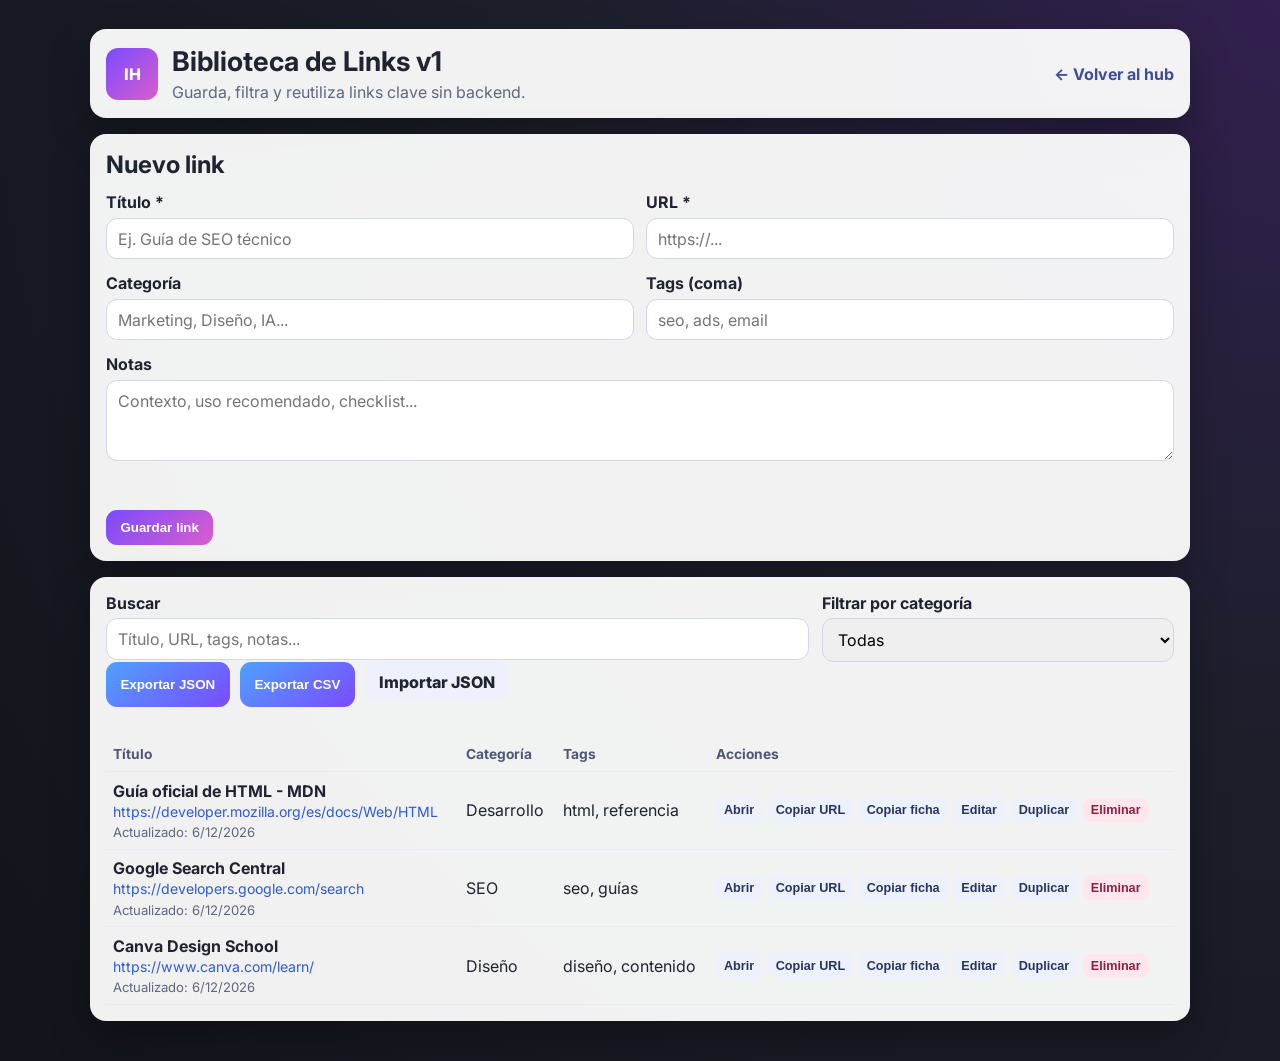
==== link-library/index.html @ a38c8e8e "feat: add Biblioteca de Links v1 tool and activate hub link" ====
<!DOCTYPE html>
<html lang="es">
<head>
  <meta charset="UTF-8" />
  <meta name="viewport" content="width=device-width, initial-scale=1.0" />
  <title>Infinity Hues Biblioteca de Links</title>
  <link rel="preconnect" href="https://fonts.googleapis.com" />
  <link rel="preconnect" href="https://fonts.gstatic.com" crossorigin />
  <link href="https://fonts.googleapis.com/css2?family=Inter:wght@400;500;600;700;800&display=swap" rel="stylesheet" />
  <link rel="stylesheet" href="styles.css" />
</head>
<body>
  <main class="app-shell">
    <header class="card app-header">
      <div class="brand-block">
        <div class="brand-logo" role="img" aria-label="IH">IH</div>
        <div>
          <h1>Biblioteca de Links v1</h1>
          <p>Guarda, filtra y reutiliza links clave sin backend.</p>
        </div>
      </div>
      <a class="hub-link" href="../">← Volver al hub</a>
    </header>

    <section class="card">
      <h2 id="form-title">Nuevo link</h2>
      <form id="link-form" novalidate>
        <input type="hidden" id="link-id" />
        <div class="grid two">
          <div>
            <label for="link-title">Título *</label>
            <input id="link-title" type="text" required maxlength="120" placeholder="Ej. Guía de SEO técnico" />
          </div>
          <div>
            <label for="link-url">URL *</label>
            <input id="link-url" type="url" required placeholder="https://..." />
          </div>
        </div>

        <div class="grid two">
          <div>
            <label for="link-category">Categoría</label>
            <input id="link-category" type="text" maxlength="50" placeholder="Marketing, Diseño, IA..." />
          </div>
          <div>
            <label for="link-tags">Tags (coma)</label>
            <input id="link-tags" type="text" maxlength="200" placeholder="seo, ads, email" />
          </div>
        </div>

        <div>
          <label for="link-notes">Notas</label>
          <textarea id="link-notes" rows="3" maxlength="500" placeholder="Contexto, uso recomendado, checklist..."></textarea>
        </div>

        <p id="form-feedback" class="feedback" role="alert" aria-live="polite"></p>

        <div class="actions-row">
          <button class="btn primary" type="submit" id="submit-btn">Guardar link</button>
          <button class="btn ghost" type="button" id="cancel-edit" hidden>Cancelar edición</button>
        </div>
      </form>
    </section>

    <section class="card">
      <div class="toolbar">
        <div class="search-wrap">
          <label for="search-input">Buscar</label>
          <input id="search-input" type="search" placeholder="Título, URL, tags, notas..." />
        </div>
        <div class="filter-wrap">
          <label for="category-filter">Filtrar por categoría</label>
          <select id="category-filter">
            <option value="">Todas</option>
          </select>
        </div>
      </div>

      <div class="actions-row wrap">
        <button class="btn secondary" id="export-json" type="button">Exportar JSON</button>
        <button class="btn secondary" id="export-csv" type="button">Exportar CSV</button>
        <label class="btn ghost file-btn" for="import-json">Importar JSON</label>
        <input id="import-json" type="file" accept="application/json,.json" hidden />
      </div>

      <p id="toolbar-feedback" class="feedback" aria-live="polite"></p>

      <div class="table-wrap">
        <table>
          <thead>
            <tr>
              <th>Título</th>
              <th>Categoría</th>
              <th>Tags</th>
              <th>Acciones</th>
            </tr>
          </thead>
          <tbody id="links-body"></tbody>
        </table>
      </div>

      <p id="empty-state" class="empty-state">No hay links que coincidan con tu búsqueda.</p>
    </section>
  </main>

  <script src="script.js"></script>
</body>
</html>
---- link-library/styles.css ----
:root {
  --bg: #11131b;
  --card: rgba(255, 255, 255, .94);
  --text: #202331;
  --muted: #5f6781;
  --purple: #7a4bff;
  --pink: #d95dcc;
  --blue: #4ea1ff;
  --red: #cb3f66;
}

* { box-sizing: border-box; }

body {
  margin: 0;
  min-height: 100vh;
  font-family: Inter, system-ui, -apple-system, BlinkMacSystemFont, "Segoe UI", sans-serif;
  color: #edf1ff;
  background: radial-gradient(circle at top right, #32204f 0%, #1c1f2a 45%, #12141b 100%);
}

.app-shell {
  width: min(1100px, 92vw);
  margin: 1.8rem auto 2.5rem;
  display: grid;
  gap: 1rem;
}

.card {
  background: var(--card);
  color: var(--text);
  border-radius: 1rem;
  padding: 1rem;
  box-shadow: 0 16px 40px rgba(0,0,0,.28);
}

.app-header {
  display: flex;
  justify-content: space-between;
  align-items: center;
  gap: 1rem;
}

.brand-block { display: flex; align-items: center; gap: .9rem; }
.brand-logo {
  width: 52px;
  height: 52px;
  border-radius: 12px;
  display: grid;
  place-items: center;
  font-weight: 800;
  color: white;
  background: linear-gradient(135deg, var(--purple), var(--pink));
}

h1, h2, p { margin: 0; }
h1 { font-size: clamp(1.2rem, 2.8vw, 1.7rem); }
.app-header p { color: var(--muted); margin-top: .28rem; }

.hub-link { color: #3c4f96; font-weight: 700; text-decoration: none; }
.hub-link:hover { text-decoration: underline; }

form { margin-top: .8rem; display: grid; gap: .85rem; }
.grid { display: grid; gap: .8rem; }
.grid.two { grid-template-columns: 1fr 1fr; }

label { display: block; font-weight: 700; margin-bottom: .35rem; }
input, select, textarea {
  width: 100%;
  font: inherit;
  border: 1px solid #d0d6eb;
  border-radius: .7rem;
  padding: .62rem .68rem;
}
textarea { resize: vertical; }
input:focus, select:focus, textarea:focus { outline: 2px solid #b9a7ff; outline-offset: 1px; }

.feedback {
  min-height: 1.2em;
  color: var(--muted);
  font-size: .92rem;
}
.feedback.error { color: var(--red); }

.actions-row {
  display: flex;
  gap: .65rem;
  flex-wrap: wrap;
}

.btn {
  border: 0;
  border-radius: .7rem;
  padding: .6rem .9rem;
  font-weight: 800;
  cursor: pointer;
}
.btn.primary { color: #fff; background: linear-gradient(135deg, var(--purple), var(--pink)); }
.btn.secondary { color: #fff; background: linear-gradient(140deg, var(--blue), var(--purple)); }
.btn.ghost { color: var(--text); background: #eef1fb; }
.file-btn { display: inline-flex; align-items: center; }

.toolbar {
  display: grid;
  grid-template-columns: 2fr 1fr;
  gap: .8rem;
}

.table-wrap { margin-top: .8rem; overflow-x: auto; }
table { width: 100%; border-collapse: collapse; min-width: 780px; }
th, td { text-align: left; padding: .55rem .45rem; border-bottom: 1px solid #e8ebf7; }
th { color: #4e5775; font-size: .86rem; }

.title-cell strong { display: block; }
.title-cell a { color: #2f5bd4; text-decoration: none; font-size: .88rem; }
.title-cell a:hover { text-decoration: underline; }
.meta { color: var(--muted); font-size: .82rem; margin-top: .2rem; }

.row-actions {
  display: flex;
  flex-wrap: wrap;
  gap: .35rem;
}
.row-actions button {
  border: 0;
  background: #edf1fc;
  color: #2a345d;
  border-radius: .55rem;
  padding: .34rem .5rem;
  cursor: pointer;
  font-size: .79rem;
  font-weight: 700;
}
.row-actions button.danger { background: #ffe5ec; color: #892144; }

.empty-state {
  margin-top: .8rem;
  color: var(--muted);
}

@media (max-width: 880px) {
  .grid.two,
  .toolbar { grid-template-columns: 1fr; }

  .app-header {
    align-items: flex-start;
    flex-direction: column;
  }
}
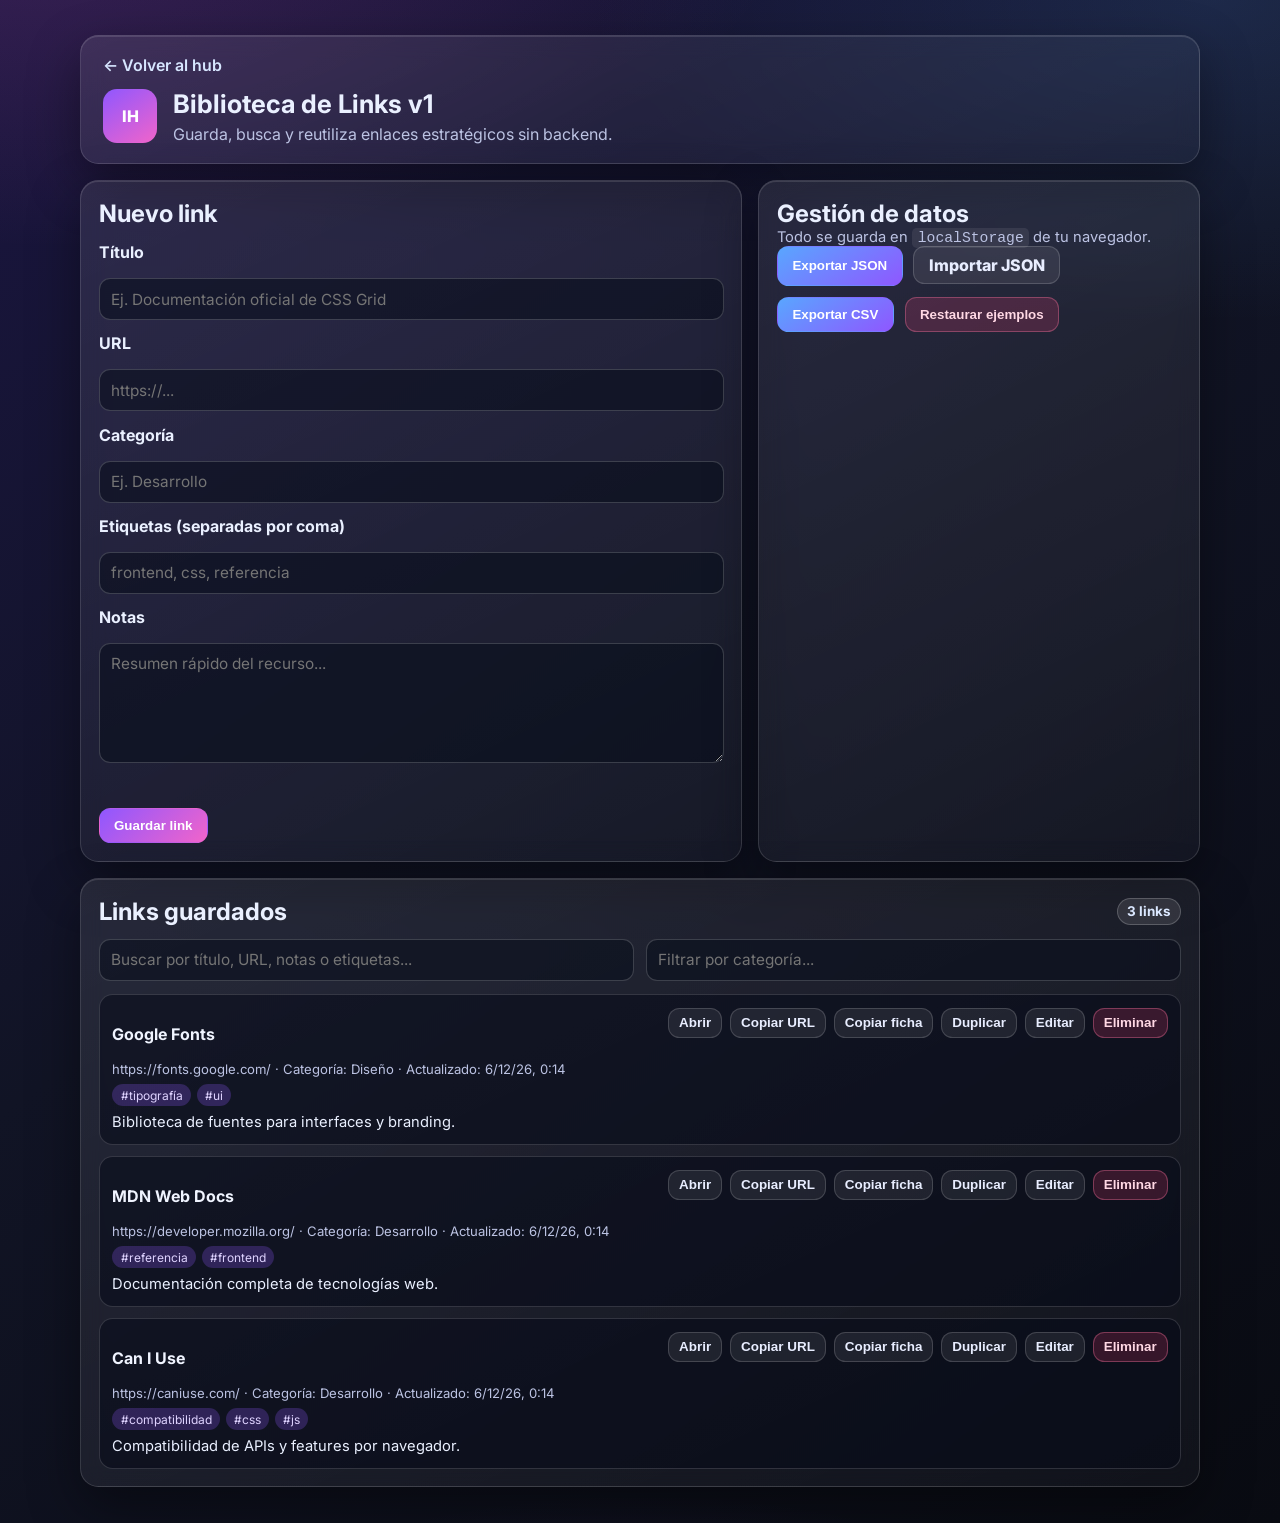
==== commit cce06259: "Recreate Link Library v1 and align active tools with hub" ====
--- a/link-library/index.html
+++ b/link-library/index.html
@@ -3,7 +3,7 @@
 <head>
   <meta charset="UTF-8" />
   <meta name="viewport" content="width=device-width, initial-scale=1.0" />
-  <title>Infinity Hues Biblioteca de Links</title>
+  <title>Infinity Hues Biblioteca de Links v1</title>
   <link rel="preconnect" href="https://fonts.googleapis.com" />
   <link rel="preconnect" href="https://fonts.gstatic.com" crossorigin />
   <link href="https://fonts.googleapis.com/css2?family=Inter:wght@400;500;600;700;800&display=swap" rel="stylesheet" />
@@ -12,94 +12,73 @@
 <body>
   <main class="app-shell">
     <header class="card app-header">
-      <div class="brand-block">
+      <a class="back-link" href="../">← Volver al hub</a>
+      <div class="brand-block" aria-label="Logo Infinity Hues">
         <div class="brand-logo" role="img" aria-label="IH">IH</div>
         <div>
           <h1>Biblioteca de Links v1</h1>
-          <p>Guarda, filtra y reutiliza links clave sin backend.</p>
+          <p>Guarda, busca y reutiliza enlaces estratégicos sin backend.</p>
         </div>
       </div>
-      <a class="hub-link" href="../">← Volver al hub</a>
     </header>
 
-    <section class="card">
-      <h2 id="form-title">Nuevo link</h2>
-      <form id="link-form" novalidate>
-        <input type="hidden" id="link-id" />
-        <div class="grid two">
-          <div>
-            <label for="link-title">Título *</label>
-            <input id="link-title" type="text" required maxlength="120" placeholder="Ej. Guía de SEO técnico" />
+    <section class="grid-top">
+      <article class="card">
+        <h2 id="form-title">Nuevo link</h2>
+        <form id="link-form" novalidate>
+          <input id="link-id" type="hidden" />
+
+          <label for="link-title">Título</label>
+          <input id="link-title" type="text" required placeholder="Ej. Documentación oficial de CSS Grid" />
+
+          <label for="link-url">URL</label>
+          <input id="link-url" type="url" required placeholder="https://..." />
+
+          <label for="link-category">Categoría</label>
+          <input id="link-category" type="text" placeholder="Ej. Desarrollo" />
+
+          <label for="link-tags">Etiquetas (separadas por coma)</label>
+          <input id="link-tags" type="text" placeholder="frontend, css, referencia" />
+
+          <label for="link-notes">Notas</label>
+          <textarea id="link-notes" rows="4" placeholder="Resumen rápido del recurso..."></textarea>
+
+          <p id="form-message" class="form-message" role="alert" aria-live="polite"></p>
+
+          <div class="actions-row">
+            <button type="submit" class="btn primary">Guardar link</button>
+            <button id="cancel-edit" type="button" class="btn ghost hidden">Cancelar edición</button>
           </div>
-          <div>
-            <label for="link-url">URL *</label>
-            <input id="link-url" type="url" required placeholder="https://..." />
-          </div>
+        </form>
+      </article>
+
+      <article class="card">
+        <h2>Gestión de datos</h2>
+        <p class="helper">Todo se guarda en <code>localStorage</code> de tu navegador.</p>
+        <div class="tool-actions">
+          <button id="export-json" type="button" class="btn secondary">Exportar JSON</button>
+          <label for="import-json" class="btn ghost label-btn">Importar JSON</label>
+          <input id="import-json" type="file" accept="application/json" />
+          <button id="export-csv" type="button" class="btn secondary">Exportar CSV</button>
+          <button id="reset-library" type="button" class="btn danger">Restaurar ejemplos</button>
         </div>
-
-        <div class="grid two">
-          <div>
-            <label for="link-category">Categoría</label>
-            <input id="link-category" type="text" maxlength="50" placeholder="Marketing, Diseño, IA..." />
-          </div>
-          <div>
-            <label for="link-tags">Tags (coma)</label>
-            <input id="link-tags" type="text" maxlength="200" placeholder="seo, ads, email" />
-          </div>
-        </div>
-
-        <div>
-          <label for="link-notes">Notas</label>
-          <textarea id="link-notes" rows="3" maxlength="500" placeholder="Contexto, uso recomendado, checklist..."></textarea>
-        </div>
-
-        <p id="form-feedback" class="feedback" role="alert" aria-live="polite"></p>
-
-        <div class="actions-row">
-          <button class="btn primary" type="submit" id="submit-btn">Guardar link</button>
-          <button class="btn ghost" type="button" id="cancel-edit" hidden>Cancelar edición</button>
-        </div>
-      </form>
+        <p id="import-message" class="helper" aria-live="polite"></p>
+      </article>
     </section>
 
     <section class="card">
-      <div class="toolbar">
-        <div class="search-wrap">
-          <label for="search-input">Buscar</label>
-          <input id="search-input" type="search" placeholder="Título, URL, tags, notas..." />
-        </div>
-        <div class="filter-wrap">
-          <label for="category-filter">Filtrar por categoría</label>
-          <select id="category-filter">
-            <option value="">Todas</option>
-          </select>
-        </div>
+      <div class="list-header">
+        <h2>Links guardados</h2>
+        <span id="link-count" class="count-chip">0 links</span>
       </div>
 
-      <div class="actions-row wrap">
-        <button class="btn secondary" id="export-json" type="button">Exportar JSON</button>
-        <button class="btn secondary" id="export-csv" type="button">Exportar CSV</button>
-        <label class="btn ghost file-btn" for="import-json">Importar JSON</label>
-        <input id="import-json" type="file" accept="application/json,.json" hidden />
+      <div class="filters">
+        <input id="search-input" type="search" placeholder="Buscar por título, URL, notas o etiquetas..." />
+        <input id="category-filter" type="search" placeholder="Filtrar por categoría..." />
       </div>
 
-      <p id="toolbar-feedback" class="feedback" aria-live="polite"></p>
-
-      <div class="table-wrap">
-        <table>
-          <thead>
-            <tr>
-              <th>Título</th>
-              <th>Categoría</th>
-              <th>Tags</th>
-              <th>Acciones</th>
-            </tr>
-          </thead>
-          <tbody id="links-body"></tbody>
-        </table>
-      </div>
-
-      <p id="empty-state" class="empty-state">No hay links que coincidan con tu búsqueda.</p>
+      <ul id="link-list" class="link-list"></ul>
+      <p id="empty-state" class="helper empty">No hay links todavía.</p>
     </section>
   </main>
 
--- a/link-library/styles.css
+++ b/link-library/styles.css
@@ -1,12 +1,16 @@
 :root {
-  --bg: #11131b;
-  --card: rgba(255, 255, 255, .94);
-  --text: #202331;
-  --muted: #5f6781;
-  --purple: #7a4bff;
-  --pink: #d95dcc;
-  --blue: #4ea1ff;
-  --red: #cb3f66;
+  --bg-1: #090b12;
+  --bg-2: #111425;
+  --bg-3: #1a1540;
+  --text: #f6f7ff;
+  --muted: #bcc3e3;
+  --card-text: #eaf0ff;
+  --purple: #8f57ff;
+  --pink: #f164ca;
+  --blue: #59a6ff;
+  --green: #2ed19a;
+  --red: #ff6f9c;
+  --border: rgba(255, 255, 255, 0.14);
 }
 
 * { box-sizing: border-box; }
@@ -15,135 +19,249 @@
   margin: 0;
   min-height: 100vh;
   font-family: Inter, system-ui, -apple-system, BlinkMacSystemFont, "Segoe UI", sans-serif;
-  color: #edf1ff;
-  background: radial-gradient(circle at top right, #32204f 0%, #1c1f2a 45%, #12141b 100%);
+  color: var(--text);
+  background:
+    radial-gradient(80rem 40rem at 5% -8%, rgba(241, 100, 202, 0.16), transparent 58%),
+    radial-gradient(70rem 36rem at 95% 0%, rgba(89, 166, 255, 0.14), transparent 56%),
+    radial-gradient(65rem 36rem at 50% 120%, rgba(143, 87, 255, 0.18), transparent 58%),
+    linear-gradient(145deg, var(--bg-3), var(--bg-2) 46%, var(--bg-1));
+  padding: clamp(1rem, 3vw, 2.2rem);
 }
 
 .app-shell {
-  width: min(1100px, 92vw);
-  margin: 1.8rem auto 2.5rem;
+  width: min(1120px, 100%);
+  margin: 0 auto;
   display: grid;
   gap: 1rem;
 }
 
 .card {
-  background: var(--card);
-  color: var(--text);
-  border-radius: 1rem;
-  padding: 1rem;
-  box-shadow: 0 16px 40px rgba(0,0,0,.28);
-}
-
-.app-header {
-  display: flex;
-  justify-content: space-between;
-  align-items: center;
-  gap: 1rem;
-}
-
-.brand-block { display: flex; align-items: center; gap: .9rem; }
+  color: var(--card-text);
+  border-radius: 1.15rem;
+  padding: 1.1rem;
+  border: 1px solid var(--border);
+  background: linear-gradient(155deg, rgba(255,255,255,.09), rgba(255,255,255,.03));
+  backdrop-filter: blur(12px);
+  box-shadow: 0 20px 52px rgba(0, 0, 0, .4), inset 0 1px 0 rgba(255,255,255,.12);
+}
+
+.app-header { padding: 1.2rem 1.4rem; }
+.back-link {
+  display: inline-flex;
+  margin-bottom: .8rem;
+  color: #d7e6ff;
+  text-decoration: none;
+  font-weight: 600;
+}
+.back-link:hover { color: #ffffff; }
+
+.brand-block { display: flex; align-items: center; gap: 1rem; }
 .brand-logo {
-  width: 52px;
-  height: 52px;
-  border-radius: 12px;
+  width: 54px;
+  height: 54px;
+  border-radius: 14px;
   display: grid;
   place-items: center;
   font-weight: 800;
   color: white;
-  background: linear-gradient(135deg, var(--purple), var(--pink));
+  background: linear-gradient(145deg, var(--purple), var(--pink));
 }
 
 h1, h2, p { margin: 0; }
-h1 { font-size: clamp(1.2rem, 2.8vw, 1.7rem); }
-.app-header p { color: var(--muted); margin-top: .28rem; }
-
-.hub-link { color: #3c4f96; font-weight: 700; text-decoration: none; }
-.hub-link:hover { text-decoration: underline; }
-
-form { margin-top: .8rem; display: grid; gap: .85rem; }
-.grid { display: grid; gap: .8rem; }
-.grid.two { grid-template-columns: 1fr 1fr; }
-
-label { display: block; font-weight: 700; margin-bottom: .35rem; }
-input, select, textarea {
+h1 { font-size: clamp(1.2rem, 2.4vw, 1.6rem); }
+.app-header p { color: var(--muted); margin-top: .3rem; }
+
+.grid-top {
+  display: grid;
+  grid-template-columns: 1.2fr .8fr;
+  gap: 1rem;
+}
+
+form {
+  margin-top: .9rem;
+  display: grid;
+  gap: .82rem;
+}
+
+label {
+  display: block;
+  font-weight: 700;
+  margin-bottom: .18rem;
+}
+
+input,
+textarea {
   width: 100%;
-  font: inherit;
-  border: 1px solid #d0d6eb;
+  border: 1px solid rgba(255,255,255,.18);
   border-radius: .7rem;
-  padding: .62rem .68rem;
-}
-textarea { resize: vertical; }
-input:focus, select:focus, textarea:focus { outline: 2px solid #b9a7ff; outline-offset: 1px; }
-
-.feedback {
-  min-height: 1.2em;
+  padding: .66rem .72rem;
+  font-size: .96rem;
+  font-family: inherit;
+  color: var(--text);
+  background: rgba(10, 14, 28, .58);
+}
+
+textarea { resize: vertical; min-height: 120px; }
+
+input:focus,
+textarea:focus {
+  outline: 2px solid rgba(143, 87, 255, .75);
+  outline-offset: 1px;
+}
+
+.btn {
+  border: 1px solid transparent;
+  border-radius: .72rem;
+  padding: .62rem .9rem;
+  font-weight: 800;
+  cursor: pointer;
+  text-decoration: none;
+  display: inline-flex;
+  justify-content: center;
+  align-items: center;
+  line-height: 1;
+}
+
+.btn.primary { color: white; background: linear-gradient(135deg, var(--purple), var(--pink)); }
+.btn.secondary { color: white; background: linear-gradient(145deg, var(--blue), var(--purple)); }
+.btn.ghost { color: #e8edff; background: rgba(255,255,255,.08); border-color: rgba(255,255,255,.16); }
+.btn.danger { color: #ffd8e4; background: rgba(255, 61, 123, .18); border-color: rgba(255,120,162,.36); }
+
+.hidden { display: none; }
+
+.actions-row,
+.tool-actions {
+  display: flex;
+  gap: .68rem;
+  flex-wrap: wrap;
+}
+
+.helper {
   color: var(--muted);
   font-size: .92rem;
 }
-.feedback.error { color: var(--red); }
-
-.actions-row {
-  display: flex;
-  gap: .65rem;
-  flex-wrap: wrap;
-}
-
-.btn {
-  border: 0;
-  border-radius: .7rem;
-  padding: .6rem .9rem;
-  font-weight: 800;
-  cursor: pointer;
-}
-.btn.primary { color: #fff; background: linear-gradient(135deg, var(--purple), var(--pink)); }
-.btn.secondary { color: #fff; background: linear-gradient(140deg, var(--blue), var(--purple)); }
-.btn.ghost { color: var(--text); background: #eef1fb; }
-.file-btn { display: inline-flex; align-items: center; }
-
-.toolbar {
-  display: grid;
-  grid-template-columns: 2fr 1fr;
+
+code {
+  background: rgba(255,255,255,.08);
+  padding: .12rem .36rem;
+  border-radius: .3rem;
+}
+
+.form-message {
+  min-height: 1.2em;
+  font-weight: 600;
+  color: var(--muted);
+}
+
+.form-message.error { color: var(--red); }
+.form-message.success { color: var(--green); }
+
+#import-json { display: none; }
+.label-btn { user-select: none; }
+
+.list-header {
+  display: flex;
+  align-items: center;
+  justify-content: space-between;
   gap: .8rem;
 }
 
-.table-wrap { margin-top: .8rem; overflow-x: auto; }
-table { width: 100%; border-collapse: collapse; min-width: 780px; }
-th, td { text-align: left; padding: .55rem .45rem; border-bottom: 1px solid #e8ebf7; }
-th { color: #4e5775; font-size: .86rem; }
-
-.title-cell strong { display: block; }
-.title-cell a { color: #2f5bd4; text-decoration: none; font-size: .88rem; }
-.title-cell a:hover { text-decoration: underline; }
-.meta { color: var(--muted); font-size: .82rem; margin-top: .2rem; }
-
-.row-actions {
+.count-chip {
+  border-radius: 999px;
+  background: rgba(255,255,255,.1);
+  color: #dbe8ff;
+  font-size: .84rem;
+  padding: .28rem .58rem;
+  font-weight: 700;
+  border: 1px solid rgba(255,255,255,.2);
+}
+
+.filters {
+  margin-top: .82rem;
+  display: grid;
+  grid-template-columns: 1fr 1fr;
+  gap: .7rem;
+}
+
+.link-list {
+  list-style: none;
+  margin: .85rem 0 0;
+  padding: 0;
+  display: grid;
+  gap: .72rem;
+}
+
+.link-item {
+  border: 1px solid rgba(255,255,255,.15);
+  border-radius: .85rem;
+  padding: .8rem;
+  background: rgba(7, 10, 24, .55);
+  display: grid;
+  gap: .46rem;
+}
+
+.link-top {
+  display: flex;
+  justify-content: space-between;
+  align-items: start;
+  gap: .7rem;
+}
+
+.link-title {
+  font-size: 1rem;
+  line-height: 1.3;
+}
+
+.link-title a {
+  color: #f0f4ff;
+  text-decoration: none;
+}
+
+.link-title a:hover {
+  color: #b8ddff;
+  text-decoration: underline;
+}
+
+.link-meta {
+  color: var(--muted);
+  font-size: .82rem;
+}
+
+.link-tags {
   display: flex;
   flex-wrap: wrap;
   gap: .35rem;
 }
-.row-actions button {
-  border: 0;
-  background: #edf1fc;
-  color: #2a345d;
-  border-radius: .55rem;
-  padding: .34rem .5rem;
-  cursor: pointer;
-  font-size: .79rem;
-  font-weight: 700;
-}
-.row-actions button.danger { background: #ffe5ec; color: #892144; }
-
-.empty-state {
-  margin-top: .8rem;
-  color: var(--muted);
-}
-
-@media (max-width: 880px) {
-  .grid.two,
-  .toolbar { grid-template-columns: 1fr; }
-
-  .app-header {
-    align-items: flex-start;
-    flex-direction: column;
-  }
-}
+
+.tag {
+  border-radius: 999px;
+  font-size: .75rem;
+  padding: .2rem .52rem;
+  background: rgba(143,87,255,.25);
+  color: #dfd3ff;
+}
+
+.link-notes {
+  white-space: pre-wrap;
+  color: var(--card-text);
+  margin: 0;
+  font-size: .92rem;
+}
+
+.link-actions {
+  display: flex;
+  gap: .5rem;
+  flex-wrap: wrap;
+}
+
+.link-actions .btn {
+  padding: .45rem .62rem;
+  font-size: .84rem;
+}
+
+.empty { margin-top: .8rem; }
+
+@media (max-width: 960px) {
+  .grid-top { grid-template-columns: 1fr; }
+  .filters { grid-template-columns: 1fr; }
+}
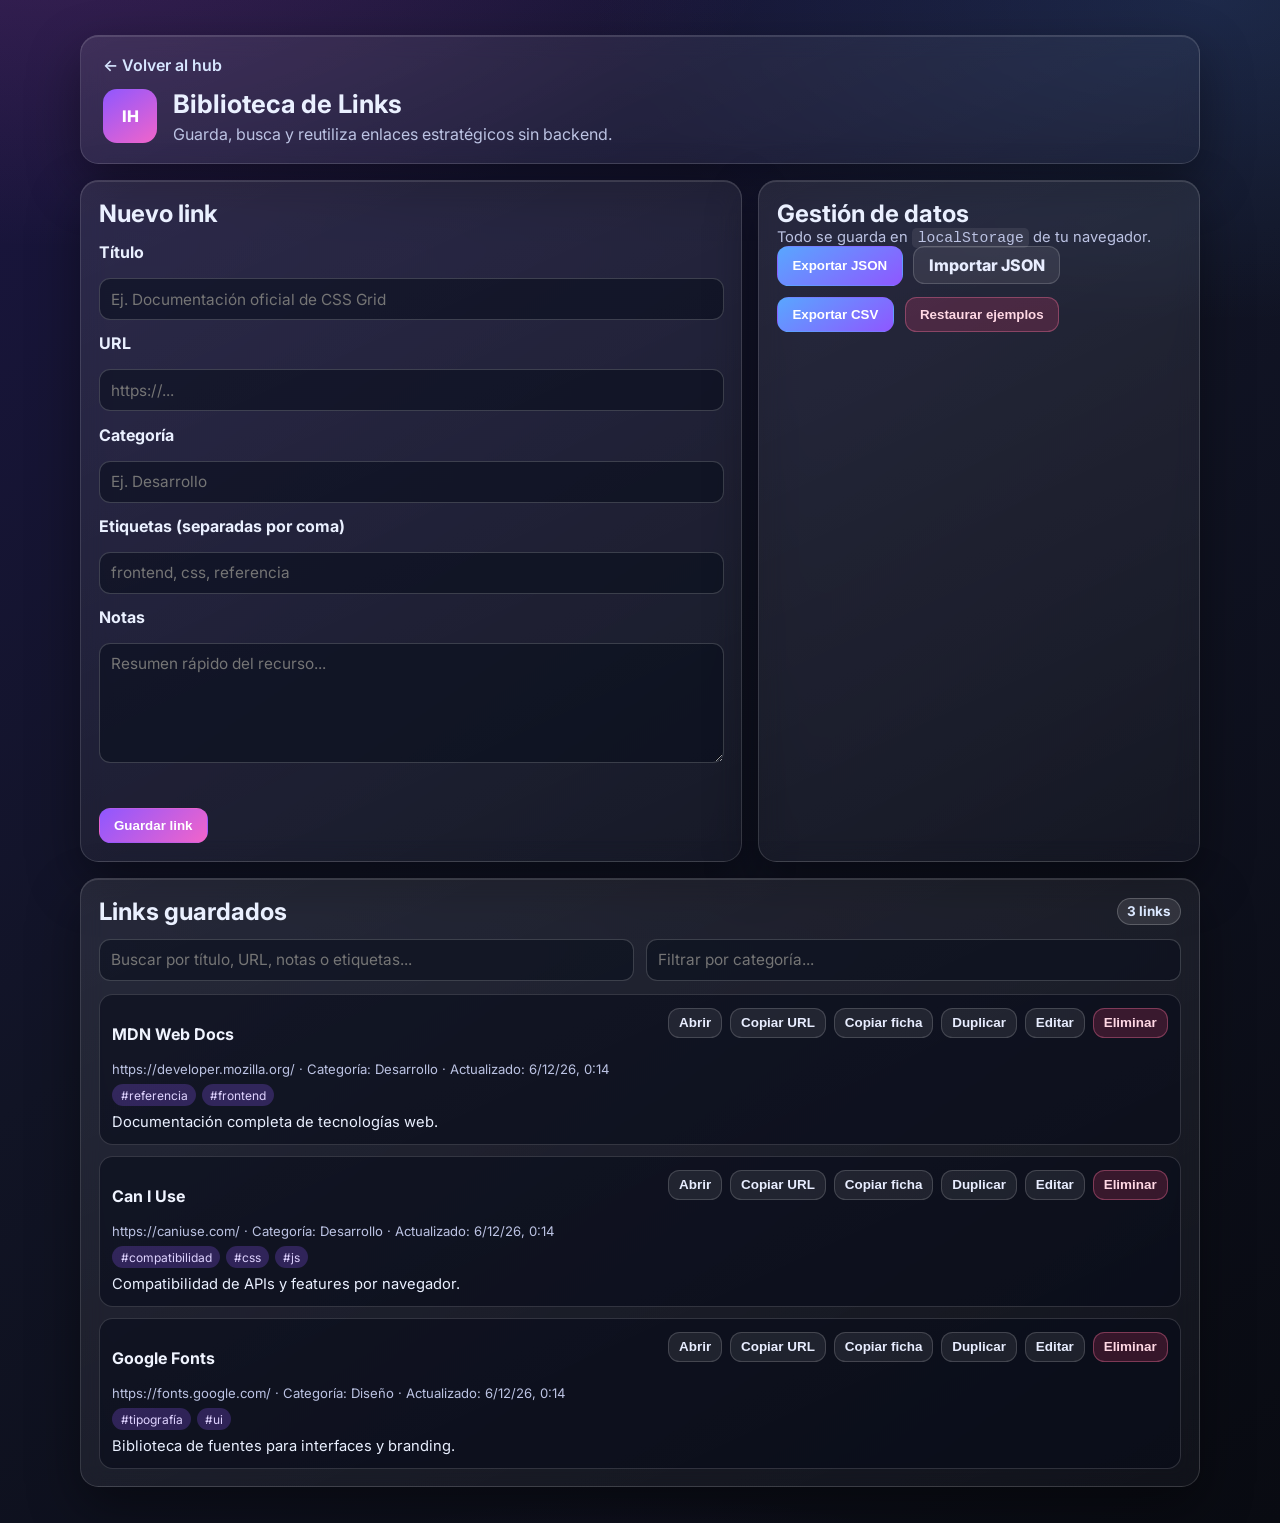
==== commit cad08c25: "Remove v1 from visible tool titles" ====
--- a/link-library/index.html
+++ b/link-library/index.html
@@ -3,7 +3,7 @@
 <head>
   <meta charset="UTF-8" />
   <meta name="viewport" content="width=device-width, initial-scale=1.0" />
-  <title>Infinity Hues Biblioteca de Links v1</title>
+  <title>Infinity Hues Biblioteca de Links</title>
   <link rel="preconnect" href="https://fonts.googleapis.com" />
   <link rel="preconnect" href="https://fonts.gstatic.com" crossorigin />
   <link href="https://fonts.googleapis.com/css2?family=Inter:wght@400;500;600;700;800&display=swap" rel="stylesheet" />
@@ -16,7 +16,7 @@
       <div class="brand-block" aria-label="Logo Infinity Hues">
         <div class="brand-logo" role="img" aria-label="IH">IH</div>
         <div>
-          <h1>Biblioteca de Links v1</h1>
+          <h1>Biblioteca de Links</h1>
           <p>Guarda, busca y reutiliza enlaces estratégicos sin backend.</p>
         </div>
       </div>
